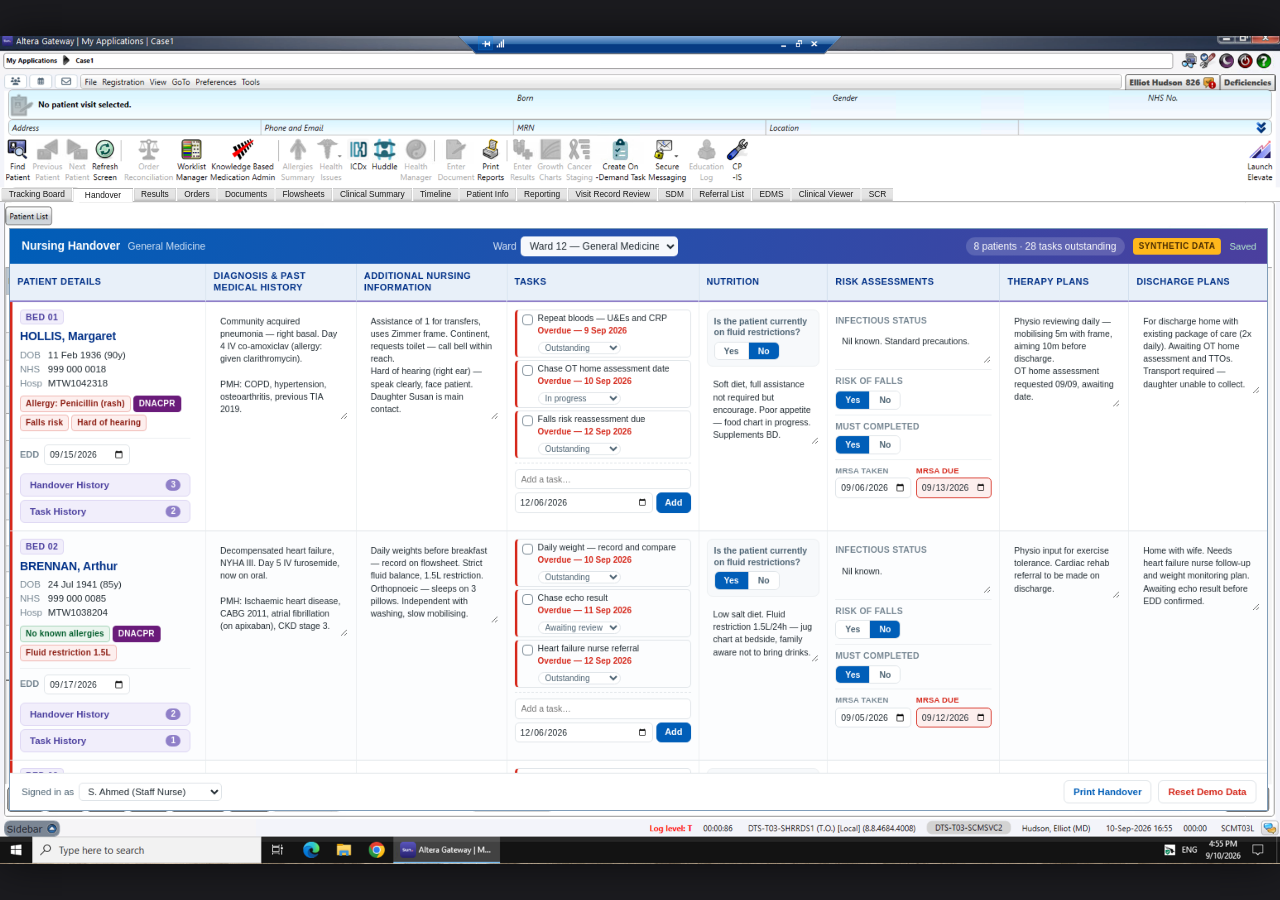
==== option-b/index.html @ 57a66626 "Split into Option A and Option B for side-by-side review The current tool moves to option-a/ and is " ====
<!doctype html>
<html lang="en-GB">
<head>
<meta charset="utf-8">
<meta name="viewport" content="width=device-width, initial-scale=1">
<title>MTW Nursing Handover — Option B</title>
<link rel="stylesheet" href="assets/css/shell.css">
<link rel="stylesheet" href="assets/css/handover.css">
</head>
<body>

<!-- The simulated EPR. The background is a static screenshot of the host
     system; the tool renders inside .epr__region, aligned to that screenshot's
     work area. Press Shift+A for the alignment overlay. -->
<div class="epr-stage">
  <div class="epr" id="epr">

    <!-- The host EPR's tab strip, redrawn over the screenshot so "Handover"
         can be the selected tab. Laid out in the background image's own pixel
         coordinates and scaled to match it. Decorative: not interactive. -->
    <div class="epr__chrome" id="chrome" aria-hidden="true">
      <div class="eprTabs" id="eprTabs"></div>
    </div>

    <div class="epr__region" id="region">
     <!-- Rendered at a fixed design width and scaled to the work area, so the
          board keeps the same proportions as the EPR screenshot around it. -->
     <div class="epr__fit" id="fit">

      <div class="hv">

        <header class="hv__bar">
          <div class="hv__brand">
            <span class="hv__title">Nursing Handover</span>
            <span class="hv__ward" id="wardLabel"></span>
          </div>

          <div class="hv__filters">
            <label>Ward
              <select id="wardSelect">
                <option>Ward 12 — General Medicine</option>
                <option>Ward 14 — Acute Medical Unit</option>
                <option>Ward 21 — Frailty</option>
              </select>
            </label>
          </div>

          <div class="hv__barRight">
            <span class="hv__count" id="patientCount"></span>
            <span class="hv__demoTag" title="No real patient data is held in this tool.">SYNTHETIC DATA</span>
            <span class="hv__saved" id="savedFlag" hidden>Saved</span>
          </div>
        </header>

        <div class="hv__scroll">
          <table class="hv__table">
            <colgroup>
              <col class="col-patient">
              <col class="col-dx">
              <col class="col-nursing">
              <col class="col-tasks">
              <col class="col-nutrition">
              <col class="col-risk">
              <col class="col-therapy">
              <col class="col-discharge">
            </colgroup>
            <thead>
              <tr>
                <th scope="col">Patient Details</th>
                <th scope="col">Diagnosis &amp; Past Medical History</th>
                <th scope="col">Additional Nursing Information</th>
                <th scope="col">Tasks</th>
                <th scope="col">Nutrition</th>
                <th scope="col">Risk Assessments</th>
                <th scope="col">Therapy Plans</th>
                <th scope="col">Discharge Plans</th>
              </tr>
            </thead>
            <tbody id="rows"></tbody>
          </table>
        </div>

        <footer class="hv__actions">
          <label class="hv__user">Signed in as
            <select id="userSelect" aria-label="Current user"></select>
          </label>
          <span class="hv__spacer"></span>
          <button type="button" class="btn" id="btnPrint">Print Handover</button>
          <button type="button" class="btn btn--danger" id="btnReset">Reset Demo Data</button>
        </footer>

      </div>

     </div><!-- /.epr__fit -->
    </div><!-- /.epr__region -->
  </div><!-- /.epr -->
</div><!-- /.epr-stage -->


<!-- Handover history: full audit trail of row snapshots -->
<dialog class="modal" id="handoverModal">
  <div class="modal__inner">
    <header class="modal__head">
      <div>
        <h2 id="handoverTitle">Handover History</h2>
        <div class="modal__sub" id="handoverSub"></div>
      </div>
      <button type="button" class="modal__x" data-close aria-label="Close">&times;</button>
    </header>
    <div class="modal__body" id="handoverBody"></div>
    <footer class="modal__foot">
      <button type="button" class="btn btn--primary" data-close>Close</button>
    </footer>
  </div>
</dialog>

<!-- Task history: completed tasks -->
<dialog class="modal" id="taskModal">
  <div class="modal__inner">
    <header class="modal__head">
      <div>
        <h2 id="taskTitle">Task History</h2>
        <div class="modal__sub" id="taskSub"></div>
      </div>
      <button type="button" class="modal__x" data-close aria-label="Close">&times;</button>
    </header>
    <div class="modal__body" id="taskBody"></div>
    <footer class="modal__foot">
      <button type="button" class="btn btn--primary" data-close>Close</button>
    </footer>
  </div>
</dialog>

<!-- Alignment helper (Shift+A) -->
<div class="align" id="align" hidden>
  <div class="align__head">Region alignment</div>
  <label>left <input type="number" id="alLeft" step="0.05"> %</label>
  <label>top <input type="number" id="alTop" step="0.05"> %</label>
  <label>right <input type="number" id="alRight" step="0.05"> %</label>
  <label>bottom <input type="number" id="alBottom" step="0.05"> %</label>
  <button type="button" class="btn" id="alCopy">Copy CSS</button>
  <div class="align__hint">Shift+A to hide</div>
</div>

<script src="assets/js/config.js"></script>
<script src="assets/js/data.js"></script>
<script src="assets/js/app.js"></script>
</body>
</html>
---- option-b/assets/css/shell.css ----
/* ---------------------------------------------------------------------------
   EPR shell — simulates the tool sitting inside the host EPR.

   The background is a static screenshot of Altera Gateway / Sunrise. The tool
   itself renders inside .epr__region, whose insets are expressed as
   percentages of the image so alignment survives any window size.

   The inset values below were measured from the placeholder box in the
   supplied mockup (Handover.png). Adjust with the Shift+A overlay.
   --------------------------------------------------------------------------- */

:root {
  /* Background image intrinsic ratio (1920 x 1243) */
  --epr-ar: 1920 / 1243;

  /* Work-area insets, as % of the background image */
  --region-left: 0.70%;
  --region-top: 23.18%;
  --region-right: 0.90%;
  --region-bottom: 6.49%;
}

* { box-sizing: border-box; }

[hidden] { display: none !important; }

body {
  margin: 0;
  background: #1b1b1f;
  font-family: -apple-system, BlinkMacSystemFont, "Segoe UI", Roboto, "Helvetica Neue", Arial, sans-serif;
  color: #212b32;
  /* The shell is a fixed simulation of a Windows desktop — it does not adapt
     to the viewer's colour scheme. */
  color-scheme: light;
}

.epr-stage {
  display: flex;
  align-items: center;
  justify-content: center;
  min-height: 100vh;
  padding: 0;
}

/* Sized so the whole simulated desktop is visible: constrained by viewport
   width or height, whichever binds first. */
.epr {
  position: relative;
  width: min(100vw, calc(100vh * (var(--epr-ar))));
  aspect-ratio: var(--epr-ar);
  background-image: url("../img/epr-background.png");
  background-size: 100% 100%;
  background-repeat: no-repeat;
  box-shadow: 0 0 40px rgba(0, 0, 0, .6);
  overflow: hidden;
}

/* ---------------------------------------------------------------------------
   Simulated EPR chrome drawn over the screenshot.

   Laid out at the background image's intrinsic size (1920x1243) and scaled to
   whatever the .epr box currently measures, so pixel coordinates taken from
   the screenshot stay accurate at any window size.
   --------------------------------------------------------------------------- */

.epr__chrome {
  position: absolute;
  left: 0;
  top: 0;
  width: 1920px;
  height: 1243px;
  transform: scale(var(--chrome-scale, 1));
  transform-origin: top left;
  /* Decorative — must never swallow clicks meant for the tool. */
  pointer-events: none;
}

/* Paints over a region of the screenshot using pixels copied from elsewhere in
   the same image, so the fill matches the underlying gradient exactly.
   Positioned and offset by JS from config. */
.eprPatch {
  position: absolute;
  background-image: url("../img/epr-background.png");
  background-size: 1920px 1243px;
  background-repeat: no-repeat;
}

/* Tab strip occupies y 227–248 in the screenshot: white ground, a grey rule
   along the bottom, and tabs sitting on that rule. */
.eprTabs {
  position: absolute;
  left: 0;
  top: 227px;
  width: 1920px;
  height: 22px;
  padding-left: 2px;
  display: flex;
  align-items: flex-end;
  background: #fff;
  border-bottom: 1px solid #959595;
  font-family: Tahoma, Verdana, "Segoe UI", sans-serif;
  /* Calibrated against the screenshot's own tab widths, e.g. "Results" 61px
     and "Clinical Summary" 114px at the image's native 1920px width. */
  font-size: 12.5px;
  line-height: 1;
  color: #1a1a1a;
}

.eprTab {
  height: 20px;
  display: flex;
  align-items: center;
  padding: 0 10px;
  margin-right: 1px;
  white-space: nowrap;
  border: 1px solid #c0c0c0;
  border-bottom: 0;
  border-radius: 2px 2px 0 0;
  background: linear-gradient(180deg, #e6e6e6 0%, #e2e2e2 76%, #cdcdcd 88%, #b4b4b4 100%);
}

/* The selected tab is white and 1px taller, so it breaks the strip's bottom
   rule and reads as continuous with the content below. */
.eprTab--selected {
  height: 21px;
  /* The host gives its selected tab noticeably wider padding — the screenshot's
     "Tracking Board" tab is 119px where its text alone accounts for ~104px. */
  padding: 0 17px;
  margin-bottom: -1px;
  background: #fff;
  border-color: #959595;
  position: relative;
  z-index: 1;
}

.epr__region {
  position: absolute;
  left: var(--region-left);
  top: var(--region-top);
  right: var(--region-right);
  bottom: var(--region-bottom);
  overflow: hidden;
  background: #fff;
  /* Matches the sunken content panel of the host application */
  border: 1px solid #7f9db9;
}

/* The tool is laid out at a fixed design width, then scaled to fill the work
   area. This keeps the board's proportions identical to the surrounding EPR
   screenshot at any window size, instead of revealing more or less of it. */
.epr__fit {
  --design-w: 1520px;
  width: var(--design-w);
  transform: scale(var(--fit-scale, 1));
  transform-origin: top left;
  will-change: transform;
}

/* --- Alignment overlay (Shift+A) ------------------------------------------ */

.epr--aligning .epr__region {
  outline: 2px dashed #e0245e;
  outline-offset: -1px;
}

.align {
  position: fixed;
  right: 16px;
  bottom: 16px;
  z-index: 50;
  display: flex;
  flex-direction: column;
  gap: 6px;
  padding: 12px;
  background: #fff;
  border: 1px solid #888;
  border-radius: 6px;
  box-shadow: 0 6px 24px rgba(0, 0, 0, .35);
  font-size: 12px;
}

.align__head { font-weight: 700; }
.align label { display: flex; justify-content: space-between; gap: 8px; align-items: center; }
.align input { width: 78px; font: inherit; padding: 2px 4px; }
.align__hint { color: #666; font-size: 11px; }

/* --- Modal ---------------------------------------------------------------- */

.modal {
  padding: 0;
  border: 0;
  border-radius: 10px;
  max-width: 860px;
  width: 88vw;
  font-family: inherit;
  font-size: 13px;
  color: #212b32;
  box-shadow: 0 24px 60px rgba(0, 21, 56, .38);
  overflow: hidden;
}
.modal::backdrop { background: rgba(0, 21, 56, .5); }

.modal__inner { margin: 0; display: flex; flex-direction: column; max-height: 84vh; }

.modal__head {
  display: flex;
  align-items: center;
  justify-content: space-between;
  gap: 12px;
  padding: 13px 16px;
  background: linear-gradient(100deg, #005eb8, #4b3f9e);
  color: #fff;
  flex: 0 0 auto;
}
.modal__head h2 { margin: 0; font-size: 15px; font-weight: 600; letter-spacing: -.01em; }
.modal__sub { font-size: 12px; color: #cfe0f4; margin-top: 2px; }

.modal__x {
  border: 0;
  background: rgba(255, 255, 255, .14);
  color: #fff;
  font-size: 20px;
  line-height: 1;
  cursor: pointer;
  width: 28px;
  height: 28px;
  border-radius: 6px;
  flex: 0 0 auto;
}
.modal__x:hover { background: rgba(255, 255, 255, .28); }

.modal__body { padding: 14px 16px; overflow: auto; flex: 1 1 auto; background: #f7f9fb; }
.modal__foot {
  padding: 11px 16px;
  border-top: 1px solid #e3e8ec;
  text-align: right;
  background: #fff;
  flex: 0 0 auto;
}
---- option-b/assets/css/handover.css ----
/* ---------------------------------------------------------------------------
   MTW Nursing Handover — tool styling.

   Deliberately more modern than the host EPR, but built to sit alongside it:
   NHS blue as the primary, a light purple secondary, and the same information
   density a ward board needs. Colours are drawn from the NHS identity palette
   so the tool reads as NHS rather than as generic SaaS.
   --------------------------------------------------------------------------- */

.hv {
  /* NHS identity palette */
  --blue: #005eb8;
  --blue-dark: #003087;
  --blue-bright: #0072ce;
  --blue-pale: #e8f0f9;
  --purple: #4b3f9e;
  --lilac: #8f7fc8;
  --lilac-pale: #f1eefb;
  --lilac-line: #ddd6f3;

  --ink: #212b32;
  --ink-soft: #4c6272;
  --ink-faint: #768692;
  --line: #dfe4e8;
  --line-soft: #eceff1;
  --panel: #ffffff;
  --canvas: #f7f9fb;

  --red: #d5281b;
  --red-pale: #fdefee;
  --amber: #b56b00;
  --amber-pale: #fff6e5;
  --green: #007f3b;
  --green-pale: #eaf5ee;

  --radius: 7px;

  /* One size for every editable value on the board — free text, dates, the
     add-task field and task descriptions — so nothing reads as larger than
     anything else the user can change. */
  --editable: 10.5px;

  display: flex;
  flex-direction: column;
  height: 100%;
  min-height: 0;
  font-size: 12.5px;
  line-height: 1.4;
  color: var(--ink);
  background: var(--canvas);
}

.hv *:focus-visible {
  outline: 2px solid var(--blue-bright);
  outline-offset: 1px;
  border-radius: 3px;
}

/* --- Top bar -------------------------------------------------------------- */

.hv__bar {
  flex: 0 0 auto;
  display: flex;
  align-items: center;
  justify-content: space-between;
  gap: 16px;
  padding: 9px 14px;
  background: linear-gradient(100deg, var(--blue) 0%, var(--purple) 100%);
  color: #fff;
}

.hv__brand { display: flex; align-items: baseline; gap: 9px; min-width: 0; }
.hv__title { font-size: 14px; font-weight: 600; letter-spacing: -.01em; white-space: nowrap; }
.hv__ward { font-size: 12px; color: #cfe0f4; white-space: nowrap; }

.hv__filters { display: flex; align-items: center; gap: 12px; flex-wrap: wrap; }
.hv__filters label { display: flex; align-items: center; gap: 5px; font-size: 12px; color: #dce8f6; }

.hv__filters select {
  font: inherit;
  font-size: 12px;
  color: var(--ink);
  padding: 3px 6px;
  border: 1px solid rgba(255, 255, 255, .5);
  border-radius: 5px;
  background: rgba(255, 255, 255, .96);
  max-width: 190px;
}

.hv__barRight { display: flex; align-items: center; gap: 10px; flex: 0 0 auto; }

.hv__count {
  font-size: 12px;
  color: #fff;
  background: rgba(255, 255, 255, .16);
  border-radius: 20px;
  padding: 3px 10px;
  white-space: nowrap;
}

.hv__demoTag {
  font-size: 10px;
  font-weight: 700;
  letter-spacing: .05em;
  color: #4a2c00;
  background: #ffb81c;
  border-radius: 4px;
  padding: 3px 7px;
  white-space: nowrap;
}

.hv__saved { font-size: 11.5px; color: #b8f0cf; white-space: nowrap; }

/* --- Table ---------------------------------------------------------------- */

.hv__scroll {
  flex: 1 1 auto;
  min-height: 0;
  overflow: auto;
  padding: 0;
}

.hv__table {
  width: 100%;
  min-width: 1500px;
  border-collapse: separate;
  border-spacing: 0;
  table-layout: fixed;
  background: var(--panel);
}

.col-patient   { width: 236px; }
.col-tasks     { width: 232px; }
.col-risk      { width: 208px; }
.col-dx        { width: 14%; }
.col-nursing   { width: 14%; }
.col-nutrition { width: 12%; }
.col-therapy   { width: 12%; }
.col-discharge { width: 13%; }

.hv__table thead th {
  position: sticky;
  top: 0;
  z-index: 2;
  text-align: left;
  font-size: 11px;
  font-weight: 700;
  letter-spacing: .04em;
  text-transform: uppercase;
  color: var(--blue-dark);
  padding: 8px 9px;
  background: var(--blue-pale);
  border-bottom: 2px solid var(--lilac);
  line-height: 1.25;
}
.hv__table thead th + th { border-left: 1px solid #d3e0ee; }

.hv__table td {
  padding: 9px;
  vertical-align: top;
  border-bottom: 1px solid var(--line);
  border-left: 1px solid var(--line-soft);
  background: var(--panel);
}
.hv__table td:first-child { border-left: 0; }

.hv__table tbody tr:nth-child(even) td { background: #fcfdfe; }
.hv__table tbody tr:hover td { background: #f4f8fc; }

/* --- Patient details ------------------------------------------------------ */

.pt { border-left: 3px solid var(--lilac); margin: -9px 0 -9px -9px; padding: 9px; }
.pt--alert { border-left-color: var(--red); }

.pt__bed {
  display: inline-block;
  font-size: 10.5px;
  font-weight: 700;
  letter-spacing: .04em;
  text-transform: uppercase;
  color: var(--purple);
  background: var(--lilac-pale);
  border: 1px solid var(--lilac-line);
  border-radius: 4px;
  padding: 1px 6px;
}

.pt__name {
  font-weight: 700;
  font-size: 14px;
  letter-spacing: -.01em;
  margin: 5px 0 4px;
  color: var(--blue-dark);
}

.pt__ids {
  display: grid;
  grid-template-columns: auto 1fr;
  gap: 1px 7px;
  margin: 0 0 7px;
  font-size: 11.5px;
}
.pt__ids dt { color: var(--ink-faint); }
.pt__ids dd { margin: 0; font-variant-numeric: tabular-nums; color: var(--ink); }

.pt__flags { display: flex; flex-wrap: wrap; gap: 3px; margin-bottom: 8px; }

.flag {
  display: inline-flex;
  align-items: center;
  font-size: 10px;
  font-weight: 700;
  letter-spacing: .02em;
  padding: 2px 6px;
  border-radius: 4px;
  border: 1px solid;
  white-space: nowrap;
  max-width: 100%;
}
.flag--alert  { color: #8c1c12; background: var(--red-pale);   border-color: #f0b8b3; }
.flag--dnacpr { color: #fff;    background: #6a1b7a;           border-color: #6a1b7a; }
.flag--safeg  { color: #6b4000; background: var(--amber-pale); border-color: #e8c88a; }
.flag--ok     { color: #005c2b; background: var(--green-pale); border-color: #a8d5bb; }
.flag--info   { color: var(--purple); background: var(--lilac-pale); border-color: var(--lilac-line); }

.pt__edd {
  display: flex;
  align-items: center;
  gap: 6px;
  padding: 7px 0;
  margin-top: 2px;
  border-top: 1px solid var(--line-soft);
}
.pt__edd label { font-size: 11px; color: var(--ink-faint); font-weight: 600; white-space: nowrap; }

.pt__btns { display: flex; flex-direction: column; gap: 4px; margin-top: 3px; }

/* --- Inputs --------------------------------------------------------------- */

.ta {
  display: block;
  width: 100%;
  min-height: 54px;
  font: inherit;
  font-size: var(--editable);
  color: var(--ink);
  padding: 6px 7px;
  border: 1px solid transparent;
  border-radius: var(--radius);
  background: transparent;
  resize: vertical;
  line-height: 1.45;
  /* Height is set to fit content by autosize() so nothing is hidden — a
     handover board must never clip clinical detail. */
  overflow-y: hidden;
}
/* No fill, so editability is signalled by a border on hover and a ring on
   focus rather than by a background wash. */
.ta:hover { border-color: #c9d8e6; }
.ta:focus {
  outline: none;
  border-color: var(--blue-bright);
  box-shadow: 0 0 0 3px rgba(0, 114, 206, .14);
}
.ta::placeholder { color: #9aa8b1; }

.dt {
  font: inherit;
  font-size: var(--editable);
  color: var(--ink);
  padding: 3px 5px;
  border: 1px solid var(--line);
  border-radius: 5px;
  background: #fff;
  min-width: 0;
}
.dt:focus { outline: none; border-color: var(--blue-bright); box-shadow: 0 0 0 3px rgba(0, 114, 206, .14); }

/* Yes / No segmented control */

.yn { display: inline-flex; border: 1px solid var(--line); border-radius: 6px; overflow: hidden; background: #fff; }

.yn__opt {
  display: inline-flex;
  align-items: center;
  cursor: pointer;
  font-size: var(--editable);
  font-weight: 600;
  color: var(--ink-soft);
  padding: 3px 11px;
  background: #fff;
  transition: background .12s, color .12s;
}
.yn__opt + .yn__opt { border-left: 1px solid var(--line); }
.yn__opt input { position: absolute; opacity: 0; pointer-events: none; }
.yn__opt:hover { background: var(--blue-pale); }

/* The selected answer is marked in the palette's own blue, whichever it is.
   Red/green traffic-lighting read as imported from another design system —
   and the alerting answers already surface as flags in Patient Details. */
.yn__opt:has(input:checked) {
  background: var(--blue);
  color: #fff;
  font-weight: 700;
}
.yn__opt:has(input:focus-visible) { box-shadow: inset 0 0 0 2px var(--blue-bright); }

.fieldNote { font-size: 10.5px; color: var(--ink-faint); margin-top: 3px; }

/* --- Nutrition ------------------------------------------------------------ */

.nut__q {
  display: block;
  font-size: var(--editable);
  font-weight: 600;
  color: var(--ink-soft);
  margin-bottom: 4px;
  line-height: 1.3;
}

/* A quiet neutral panel, not a coloured state indicator — the selected chip
   carries the answer, and Patient Details carries the alert. */
.nut__fluid {
  padding: 7px 8px;
  margin-bottom: 7px;
  background: var(--canvas);
  border: 1px solid var(--line-soft);
  border-radius: var(--radius);
}

/* --- Risk assessments ----------------------------------------------------- */

.ra { display: flex; flex-direction: column; }

.ra__row { padding: 6px 0; }
.ra__row + .ra__row { border-top: 1px solid var(--line-soft); }

.ra__label {
  display: block;
  font-size: 10.5px;
  font-weight: 700;
  letter-spacing: .02em;
  text-transform: uppercase;
  color: var(--ink-faint);
  margin-bottom: 4px;
}

.ra__row .ta { min-height: 36px; }
.ra__row .dt { width: 100%; }

/* MRSA taken / due sit side by side — one paired fact, one row. */
.ra__split { display: grid; grid-template-columns: 1fr 1fr; gap: 0 6px; }
.ra__field { min-width: 0; }

.ra__sublabel {
  display: block;
  font-size: 9.5px;
  font-weight: 700;
  letter-spacing: .02em;
  text-transform: uppercase;
  color: var(--ink-faint);
  margin-bottom: 2px;
  white-space: nowrap;
}

.ra__field--overdue .ra__sublabel { color: var(--red); }
.ra__field--overdue .dt { border-color: var(--red); background: var(--red-pale); }
.ra__field .dt { width: 100%; }

/* --- Tasks ---------------------------------------------------------------- */

.tk { display: flex; flex-direction: column; gap: 5px; }

.tk__list { list-style: none; margin: 0; padding: 0; display: flex; flex-direction: column; gap: 3px; }

.tk__item {
  display: grid;
  grid-template-columns: auto 1fr;
  gap: 0 6px;
  padding: 3px 6px;
  border: 1px solid var(--line);
  border-left: 3px solid var(--lilac);
  border-radius: 5px;
  background: transparent;
}
/* Urgency is carried by the left accent and the due-date text alone — filled
   backgrounds made the column shout over the rest of the board. */
.tk__item--overdue { border-left-color: var(--red); }
.tk__item--today   { border-left-color: #d68b00; }

.tk__check {
  appearance: none;
  width: 13px;
  height: 13px;
  margin: 2px 0 0;
  border: 1.5px solid var(--ink-faint);
  border-radius: 4px;
  background: #fff;
  cursor: pointer;
  flex: 0 0 auto;
}
.tk__check:hover { border-color: var(--green); background: var(--green-pale); }
.tk__check:checked {
  background: var(--green);
  border-color: var(--green);
}

.tk__text { font-size: var(--editable); line-height: 1.3; }
.tk__meta { grid-column: 2; display: flex; align-items: center; gap: 6px; flex-wrap: wrap; }

.tk__due { font-size: 10px; color: var(--ink-faint); }
.tk__due--overdue { color: var(--red); font-weight: 700; }
.tk__due--today   { color: var(--amber); font-weight: 700; }

.tk__status {
  font: inherit;
  font-size: 10px;
  color: var(--ink-soft);
  border: 1px solid var(--line);
  border-radius: 20px;
  padding: 0 4px;
  background: #fff;
  cursor: pointer;
}

.tk__empty {
  font-size: 11.5px;
  color: var(--ink-faint);
  padding: 8px;
  text-align: center;
  background: #f4f7f9;
  border-radius: var(--radius);
}

.tk__add {
  display: flex;
  flex-direction: column;
  gap: 4px;
  padding-top: 7px;
  border-top: 1px dashed var(--line);
}
.tk__add input[type="text"] {
  font: inherit;
  font-size: var(--editable);
  padding: 4px 7px;
  border: 1px solid var(--line);
  border-radius: 5px;
  background: #fff;
  width: 100%;
}
.tk__add input[type="text"]:focus {
  outline: none; border-color: var(--blue-bright); box-shadow: 0 0 0 3px rgba(0, 114, 206, .14);
}
.tk__addRow { display: flex; gap: 4px; }
.tk__addRow .dt { flex: 1 1 auto; }

/* --- Buttons -------------------------------------------------------------- */

.btn {
  font: inherit;
  font-size: 11.5px;
  font-weight: 600;
  padding: 5px 11px;
  border: 1px solid var(--line);
  border-radius: 6px;
  background: #fff;
  color: var(--blue);
  cursor: pointer;
  white-space: nowrap;
  transition: background .12s, border-color .12s;
}
.btn:hover { background: var(--blue-pale); border-color: #b9d3ec; }
.btn:active { background: #d8e7f5; }

.btn--primary { background: var(--blue); border-color: var(--blue); color: #fff; }
.btn--primary:hover { background: var(--blue-dark); border-color: var(--blue-dark); }

.btn--ghost {
  background: var(--lilac-pale);
  border-color: var(--lilac-line);
  color: var(--purple);
  text-align: left;
  display: flex;
  align-items: center;
  justify-content: space-between;
  gap: 6px;
}
.btn--ghost:hover { background: #e7e0f8; border-color: var(--lilac); }

.btn--danger { color: var(--red); }
.btn--danger:hover { background: var(--red-pale); border-color: #f0b8b3; }

.btn--sm { padding: 3px 9px; font-size: 11px; }

.btn__badge {
  font-size: 10px;
  font-weight: 700;
  background: var(--lilac);
  color: #fff;
  border-radius: 20px;
  padding: 0 6px;
  min-width: 17px;
  text-align: center;
}

/* --- Action bar ----------------------------------------------------------- */

.hv__actions {
  flex: 0 0 auto;
  display: flex;
  align-items: center;
  gap: 8px;
  padding: 8px 14px;
  border-top: 1px solid var(--line);
  background: #fff;
}
.hv__spacer { flex: 1 1 auto; }

.hv__user { display: flex; align-items: center; gap: 6px; font-size: 11.5px; color: var(--ink-soft); }
.hv__user select {
  font: inherit;
  font-size: 11.5px;
  padding: 3px 6px;
  border: 1px solid var(--line);
  border-radius: 5px;
  background: #fff;
  color: var(--ink);
}

/* --- History modals ------------------------------------------------------- */

.hist { display: flex; flex-direction: column; gap: 8px; }

.hist__empty {
  color: var(--ink-faint);
  font-style: italic;
  text-align: center;
  padding: 22px;
  background: #fff;
  border: 1px solid var(--line);
  border-radius: 8px;
}

.hist__note {
  font-size: 11.5px;
  color: var(--ink-soft);
  background: var(--lilac-pale);
  border: 1px solid var(--lilac-line);
  border-radius: 6px;
  padding: 7px 10px;
  margin-bottom: 4px;
}

/* Audit entry */
.aud {
  background: #fff;
  border: 1px solid var(--line);
  border-radius: 8px;
  overflow: hidden;
}
.aud__head {
  display: flex;
  align-items: baseline;
  gap: 9px;
  width: 100%;
  padding: 9px 11px;
  background: #fff;
  border: 0;
  font: inherit;
  text-align: left;
  cursor: pointer;
}
.aud__head:hover { background: var(--blue-pale); }
.aud__when { font-weight: 700; font-size: 12px; color: var(--blue-dark); white-space: nowrap; font-variant-numeric: tabular-nums; }
.aud__who { font-size: 11.5px; color: var(--ink-soft); white-space: nowrap; }
.aud__what {
  font-size: 10.5px;
  font-weight: 700;
  color: var(--purple);
  background: var(--lilac-pale);
  border: 1px solid var(--lilac-line);
  border-radius: 20px;
  padding: 1px 8px;
  margin-left: auto;
  white-space: nowrap;
}
.aud__chev { color: var(--ink-faint); font-size: 11px; }

.aud__body { padding: 0 11px 11px; border-top: 1px solid var(--line-soft); }

.snap { display: grid; grid-template-columns: 128px 1fr; gap: 0; font-size: 11.5px; margin-top: 9px; }
.snap dt {
  font-weight: 700;
  color: var(--ink-faint);
  font-size: 10.5px;
  text-transform: uppercase;
  letter-spacing: .02em;
  padding: 5px 8px 5px 0;
  border-top: 1px solid var(--line-soft);
}
.snap dd {
  margin: 0;
  padding: 5px 0;
  border-top: 1px solid var(--line-soft);
  white-space: pre-wrap;
  color: var(--ink);
}
.snap dd:empty::before { content: "—"; color: var(--ink-faint); }

/* Completed-task table */
.taskHist { width: 100%; border-collapse: collapse; background: #fff; border-radius: 8px; overflow: hidden; }
.taskHist th, .taskHist td {
  border-bottom: 1px solid var(--line);
  padding: 7px 10px;
  text-align: left;
  vertical-align: top;
  font-size: 12px;
}
.taskHist th {
  background: var(--blue-pale);
  color: var(--blue-dark);
  font-size: 10.5px;
  font-weight: 700;
  text-transform: uppercase;
  letter-spacing: .03em;
}
.taskHist tbody tr:last-child td { border-bottom: 0; }
.taskHist td:nth-child(2), .taskHist td:nth-child(3) { white-space: nowrap; font-variant-numeric: tabular-nums; }

/* --- Print ---------------------------------------------------------------- */

@media print {
  body { background: #fff; }
  .epr { background-image: none; width: 100%; aspect-ratio: auto; box-shadow: none; }
  .epr__region { position: static; inset: auto; border: 0; overflow: visible; }
  .hv { height: auto; background: #fff; }
  .hv__bar, .hv__actions, .align, .tk__add, .pt__btns { display: none; }
  .hv__scroll { overflow: visible; }
  .hv__table { min-width: 0; font-size: 9.5px; }
  .hv__table thead th { color: #000; background: #eee; }
  .ta { min-height: 0; height: auto; background: #fff; border: 1px solid #ddd; }
  .tk__item { break-inside: avoid; }
}
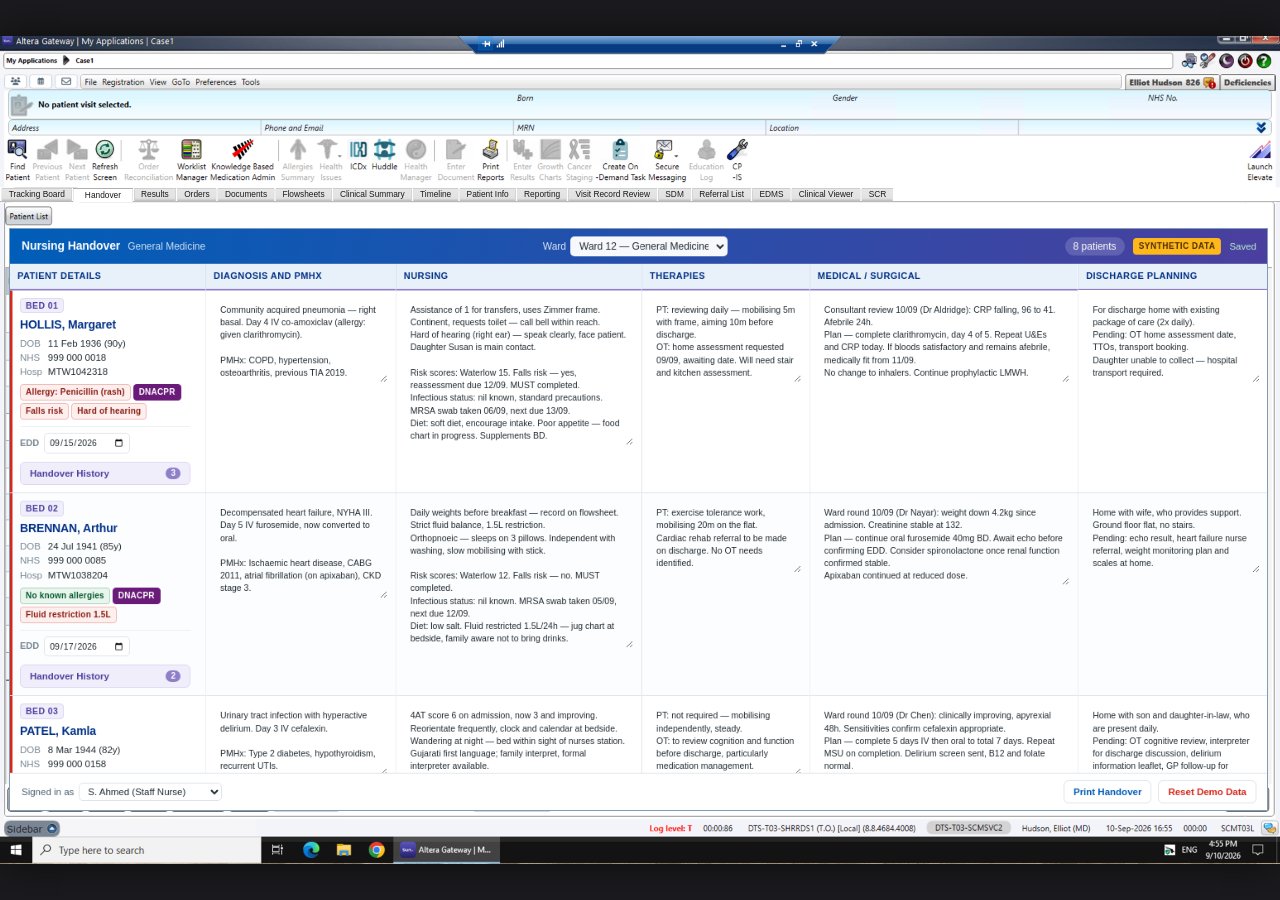
==== commit df833339: "Option B: restructure to five free-text columns Patient Details is unchanged, followed by Diagnosis " ====
--- a/option-b/index.html
+++ b/option-b/index.html
@@ -53,29 +53,10 @@
         </header>
 
         <div class="hv__scroll">
+          <!-- Columns and header are built from the COLUMNS list in app.js. -->
           <table class="hv__table">
-            <colgroup>
-              <col class="col-patient">
-              <col class="col-dx">
-              <col class="col-nursing">
-              <col class="col-tasks">
-              <col class="col-nutrition">
-              <col class="col-risk">
-              <col class="col-therapy">
-              <col class="col-discharge">
-            </colgroup>
-            <thead>
-              <tr>
-                <th scope="col">Patient Details</th>
-                <th scope="col">Diagnosis &amp; Past Medical History</th>
-                <th scope="col">Additional Nursing Information</th>
-                <th scope="col">Tasks</th>
-                <th scope="col">Nutrition</th>
-                <th scope="col">Risk Assessments</th>
-                <th scope="col">Therapy Plans</th>
-                <th scope="col">Discharge Plans</th>
-              </tr>
-            </thead>
+            <colgroup id="cols"></colgroup>
+            <thead><tr id="head"></tr></thead>
             <tbody id="rows"></tbody>
           </table>
         </div>
@@ -114,23 +95,6 @@
   </div>
 </dialog>
 
-<!-- Task history: completed tasks -->
-<dialog class="modal" id="taskModal">
-  <div class="modal__inner">
-    <header class="modal__head">
-      <div>
-        <h2 id="taskTitle">Task History</h2>
-        <div class="modal__sub" id="taskSub"></div>
-      </div>
-      <button type="button" class="modal__x" data-close aria-label="Close">&times;</button>
-    </header>
-    <div class="modal__body" id="taskBody"></div>
-    <footer class="modal__foot">
-      <button type="button" class="btn btn--primary" data-close>Close</button>
-    </footer>
-  </div>
-</dialog>
-
 <!-- Alignment helper (Shift+A) -->
 <div class="align" id="align" hidden>
   <div class="align__head">Region alignment</div>
--- a/option-b/assets/css/handover.css
+++ b/option-b/assets/css/handover.css
@@ -129,14 +129,9 @@
   background: var(--panel);
 }
 
-.col-patient   { width: 236px; }
-.col-tasks     { width: 232px; }
-.col-risk      { width: 208px; }
-.col-dx        { width: 14%; }
-.col-nursing   { width: 14%; }
-.col-nutrition { width: 12%; }
-.col-therapy   { width: 12%; }
-.col-discharge { width: 13%; }
+/* Patient Details is fixed; the five content columns take their widths from
+   the COLUMNS list in app.js. */
+.col-patient { width: 236px; }
 
 .hv__table thead th {
   position: sticky;
@@ -276,184 +271,6 @@
 }
 .dt:focus { outline: none; border-color: var(--blue-bright); box-shadow: 0 0 0 3px rgba(0, 114, 206, .14); }
 
-/* Yes / No segmented control */
-
-.yn { display: inline-flex; border: 1px solid var(--line); border-radius: 6px; overflow: hidden; background: #fff; }
-
-.yn__opt {
-  display: inline-flex;
-  align-items: center;
-  cursor: pointer;
-  font-size: var(--editable);
-  font-weight: 600;
-  color: var(--ink-soft);
-  padding: 3px 11px;
-  background: #fff;
-  transition: background .12s, color .12s;
-}
-.yn__opt + .yn__opt { border-left: 1px solid var(--line); }
-.yn__opt input { position: absolute; opacity: 0; pointer-events: none; }
-.yn__opt:hover { background: var(--blue-pale); }
-
-/* The selected answer is marked in the palette's own blue, whichever it is.
-   Red/green traffic-lighting read as imported from another design system —
-   and the alerting answers already surface as flags in Patient Details. */
-.yn__opt:has(input:checked) {
-  background: var(--blue);
-  color: #fff;
-  font-weight: 700;
-}
-.yn__opt:has(input:focus-visible) { box-shadow: inset 0 0 0 2px var(--blue-bright); }
-
-.fieldNote { font-size: 10.5px; color: var(--ink-faint); margin-top: 3px; }
-
-/* --- Nutrition ------------------------------------------------------------ */
-
-.nut__q {
-  display: block;
-  font-size: var(--editable);
-  font-weight: 600;
-  color: var(--ink-soft);
-  margin-bottom: 4px;
-  line-height: 1.3;
-}
-
-/* A quiet neutral panel, not a coloured state indicator — the selected chip
-   carries the answer, and Patient Details carries the alert. */
-.nut__fluid {
-  padding: 7px 8px;
-  margin-bottom: 7px;
-  background: var(--canvas);
-  border: 1px solid var(--line-soft);
-  border-radius: var(--radius);
-}
-
-/* --- Risk assessments ----------------------------------------------------- */
-
-.ra { display: flex; flex-direction: column; }
-
-.ra__row { padding: 6px 0; }
-.ra__row + .ra__row { border-top: 1px solid var(--line-soft); }
-
-.ra__label {
-  display: block;
-  font-size: 10.5px;
-  font-weight: 700;
-  letter-spacing: .02em;
-  text-transform: uppercase;
-  color: var(--ink-faint);
-  margin-bottom: 4px;
-}
-
-.ra__row .ta { min-height: 36px; }
-.ra__row .dt { width: 100%; }
-
-/* MRSA taken / due sit side by side — one paired fact, one row. */
-.ra__split { display: grid; grid-template-columns: 1fr 1fr; gap: 0 6px; }
-.ra__field { min-width: 0; }
-
-.ra__sublabel {
-  display: block;
-  font-size: 9.5px;
-  font-weight: 700;
-  letter-spacing: .02em;
-  text-transform: uppercase;
-  color: var(--ink-faint);
-  margin-bottom: 2px;
-  white-space: nowrap;
-}
-
-.ra__field--overdue .ra__sublabel { color: var(--red); }
-.ra__field--overdue .dt { border-color: var(--red); background: var(--red-pale); }
-.ra__field .dt { width: 100%; }
-
-/* --- Tasks ---------------------------------------------------------------- */
-
-.tk { display: flex; flex-direction: column; gap: 5px; }
-
-.tk__list { list-style: none; margin: 0; padding: 0; display: flex; flex-direction: column; gap: 3px; }
-
-.tk__item {
-  display: grid;
-  grid-template-columns: auto 1fr;
-  gap: 0 6px;
-  padding: 3px 6px;
-  border: 1px solid var(--line);
-  border-left: 3px solid var(--lilac);
-  border-radius: 5px;
-  background: transparent;
-}
-/* Urgency is carried by the left accent and the due-date text alone — filled
-   backgrounds made the column shout over the rest of the board. */
-.tk__item--overdue { border-left-color: var(--red); }
-.tk__item--today   { border-left-color: #d68b00; }
-
-.tk__check {
-  appearance: none;
-  width: 13px;
-  height: 13px;
-  margin: 2px 0 0;
-  border: 1.5px solid var(--ink-faint);
-  border-radius: 4px;
-  background: #fff;
-  cursor: pointer;
-  flex: 0 0 auto;
-}
-.tk__check:hover { border-color: var(--green); background: var(--green-pale); }
-.tk__check:checked {
-  background: var(--green);
-  border-color: var(--green);
-}
-
-.tk__text { font-size: var(--editable); line-height: 1.3; }
-.tk__meta { grid-column: 2; display: flex; align-items: center; gap: 6px; flex-wrap: wrap; }
-
-.tk__due { font-size: 10px; color: var(--ink-faint); }
-.tk__due--overdue { color: var(--red); font-weight: 700; }
-.tk__due--today   { color: var(--amber); font-weight: 700; }
-
-.tk__status {
-  font: inherit;
-  font-size: 10px;
-  color: var(--ink-soft);
-  border: 1px solid var(--line);
-  border-radius: 20px;
-  padding: 0 4px;
-  background: #fff;
-  cursor: pointer;
-}
-
-.tk__empty {
-  font-size: 11.5px;
-  color: var(--ink-faint);
-  padding: 8px;
-  text-align: center;
-  background: #f4f7f9;
-  border-radius: var(--radius);
-}
-
-.tk__add {
-  display: flex;
-  flex-direction: column;
-  gap: 4px;
-  padding-top: 7px;
-  border-top: 1px dashed var(--line);
-}
-.tk__add input[type="text"] {
-  font: inherit;
-  font-size: var(--editable);
-  padding: 4px 7px;
-  border: 1px solid var(--line);
-  border-radius: 5px;
-  background: #fff;
-  width: 100%;
-}
-.tk__add input[type="text"]:focus {
-  outline: none; border-color: var(--blue-bright); box-shadow: 0 0 0 3px rgba(0, 114, 206, .14);
-}
-.tk__addRow { display: flex; gap: 4px; }
-.tk__addRow .dt { flex: 1 1 auto; }
-
 /* --- Buttons -------------------------------------------------------------- */
 
 .btn {
@@ -607,26 +424,6 @@
 }
 .snap dd:empty::before { content: "—"; color: var(--ink-faint); }
 
-/* Completed-task table */
-.taskHist { width: 100%; border-collapse: collapse; background: #fff; border-radius: 8px; overflow: hidden; }
-.taskHist th, .taskHist td {
-  border-bottom: 1px solid var(--line);
-  padding: 7px 10px;
-  text-align: left;
-  vertical-align: top;
-  font-size: 12px;
-}
-.taskHist th {
-  background: var(--blue-pale);
-  color: var(--blue-dark);
-  font-size: 10.5px;
-  font-weight: 700;
-  text-transform: uppercase;
-  letter-spacing: .03em;
-}
-.taskHist tbody tr:last-child td { border-bottom: 0; }
-.taskHist td:nth-child(2), .taskHist td:nth-child(3) { white-space: nowrap; font-variant-numeric: tabular-nums; }
-
 /* --- Print ---------------------------------------------------------------- */
 
 @media print {
@@ -634,10 +431,9 @@
   .epr { background-image: none; width: 100%; aspect-ratio: auto; box-shadow: none; }
   .epr__region { position: static; inset: auto; border: 0; overflow: visible; }
   .hv { height: auto; background: #fff; }
-  .hv__bar, .hv__actions, .align, .tk__add, .pt__btns { display: none; }
+  .hv__bar, .hv__actions, .align, .pt__btns { display: none; }
   .hv__scroll { overflow: visible; }
   .hv__table { min-width: 0; font-size: 9.5px; }
   .hv__table thead th { color: #000; background: #eee; }
   .ta { min-height: 0; height: auto; background: #fff; border: 1px solid #ddd; }
-  .tk__item { break-inside: avoid; }
-}
+}
